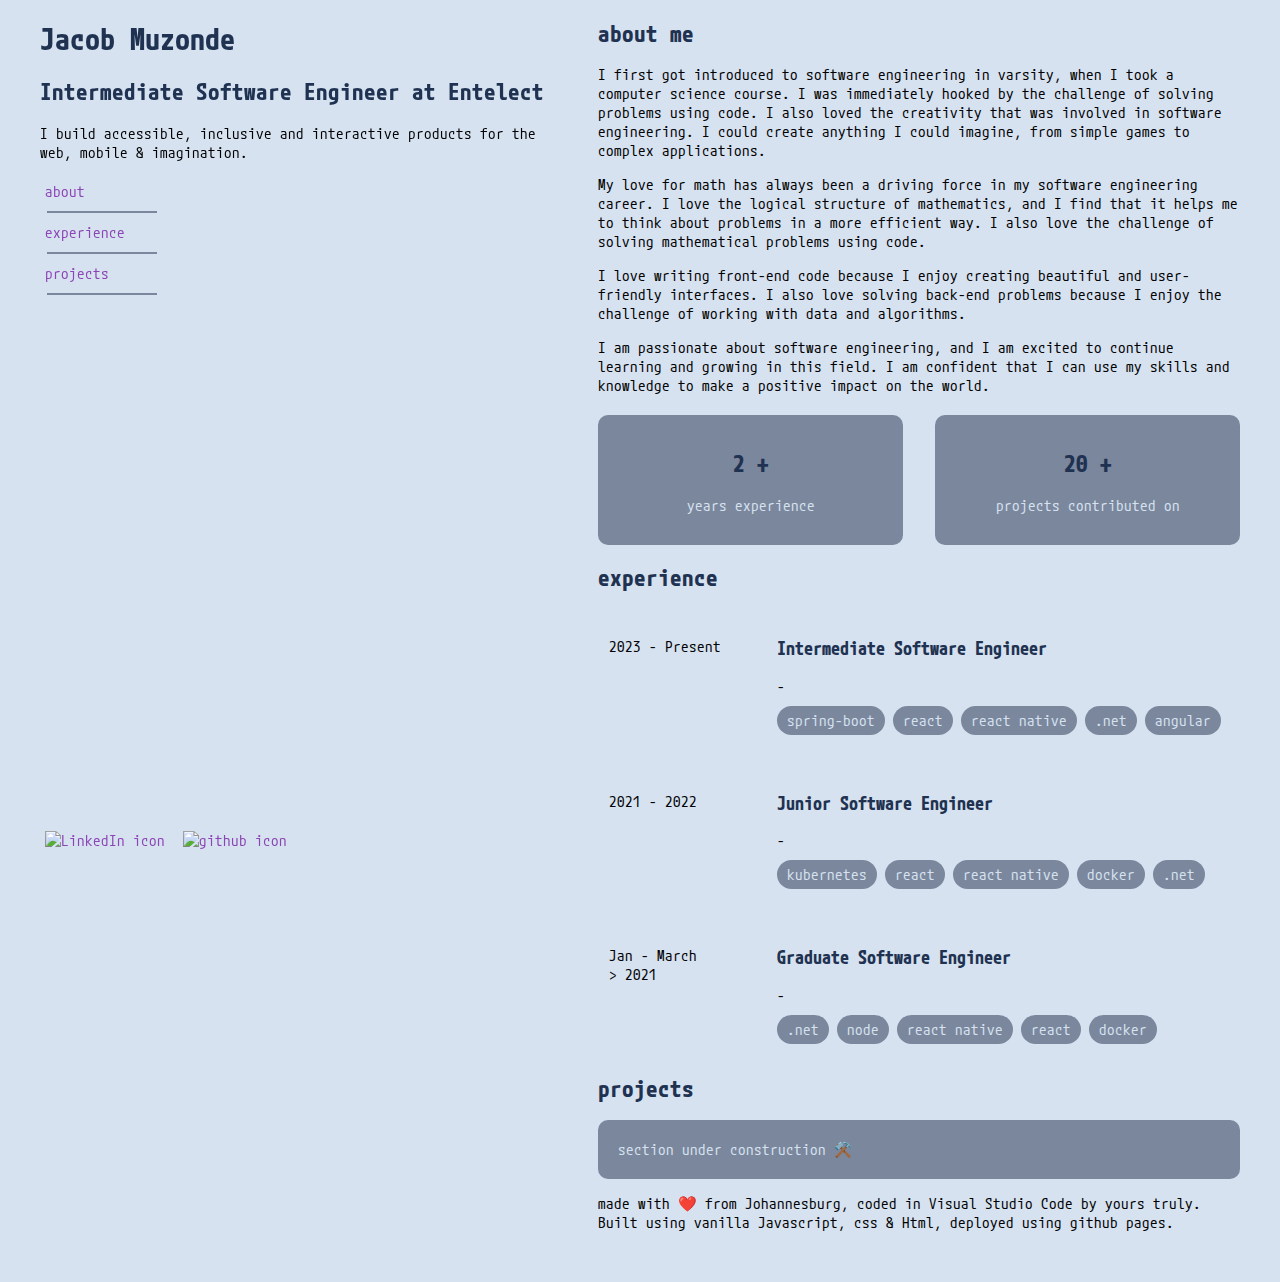
==== index.html @ 78f503f7 "Added glassmorphism" ====
<!DOCTYPE html>
<html lang="en">
  <head>
    <meta charset="UTF-8" />
    <meta http-equiv="X-UA-Compatible" content="IE=edge" />
    <meta name="viewport" content="width=device-width, initial-scale=1.0" />
    <link rel="preconnect" href="https://fonts.googleapis.com" />
    <link rel="preconnect" href="https://fonts.gstatic.com" crossorigin />
    <link
      href="https://fonts.googleapis.com/css2?family=M+PLUS+Code+Latin:wght@100;400;700&display=swap"
      rel="stylesheet"
    />
    <link rel="stylesheet" type="text/css" href="./styles.css" />
    <script src="./main.js" defer></script>

    <title>Jacob Muzonde | Portfolio</title>
  </head>
  <body>
    <div class="wrapper">
      <div class="grid-container">
        <header class="header">
          <div>
            <h1>Jacob Muzonde</h1>
            <h2>Intermediate Software Engineer at Entelect</h2>
            <p>
              I build accessible, inclusive and interactive products for the
              web, mobile & imagination.
            </p>
            <nav>
              <ul class="nav-links">
                <li><a class="active" href="#about">about</a></li>
                <li><a class="active" href="#experiance">experience</a></li>
                <li><a class="active" href="#projects">projects</a></li>
              </ul>
            </nav>
          </div>
          <ul class="social-links">
            <li class="social-link">
              <a href="https://www.linkedin.com/in/jacob-muzonde-3892401a6/">
                <img src="./assets/linkedin.svg" alt="LinkedIn icon" />
              </a>
            </li>
            <li class="social-link">
              <a href="https://github.com/CBYMachumbe"
                ><img src="./assets/github.svg" alt="github icon"
              /></a>
            </li>
          </ul>
        </header>
        <main>
          <section id="about" aria-label="about me">
            <h2>about me</h2>
            <p>
              I first got introduced to software engineering in varsity,
              when I took a computer science course. I was immediately hooked by
              the challenge of solving problems using code. I also loved the
              creativity that was involved in software engineering. I could
              create anything I could imagine, from simple games to complex
              applications.
            </p>
            <p>
              My love for math has always been a driving force in my software
              engineering career. I love the logical structure of mathematics,
              and I find that it helps me to think about problems in a more
              efficient way. I also love the challenge of solving mathematical
              problems using code.
            </p>
            <p>
              I love writing front-end code because I enjoy creating beautiful
              and user-friendly interfaces. I also love solving back-end
              problems because I enjoy the challenge of working with data and
              algorithms.
            </p>
            <p>
              I am passionate about software engineering, and I am excited to
              continue learning and growing in this field. I am confident that I
              can use my skills and knowledge to make a positive impact on the
              world.
            </p>
            <div class="card-container">
              <div class="card">
                <h2>2 +</h2>
                <p>years experience</p>
              </div>
              <div class="card">
                <h2>20 +</h2>
                <p>projects contributed on</p>
              </div>
            </div>
          </section>
          <section id="experiance" aria-label="my work experience">
            <div class="timeline">
              <h2>experience</h2>
              <div class="timeline-item">
                <div>
                  <span>2023 - Present</span>
                </div>
                <div>
                  <h3>Intermediate Software Engineer</h3>
                  <p>-
                  </p>
                  <div class="tech">
                    <span class="col-span-2">spring-boot</span>
                    <span>react</span>
                    <span class="col-span-2">react native</span>
                    <span>.net</span>
                    <span>angular</span>
                  </div>
                </div>
              </div>
              <div class="timeline-item">
                <div><span>2021 - 2022</span></div>
                <div>
                  <h3>Junior Software Engineer</h3>
                  <p>-
                  </p>
                  <div class="tech">
                    <span>kubernetes</span>
                    <span>react</span>
                    <span class="col-span-2">react native</span>
                    <span>docker</span>
                    <span>.net</span>
                  </div>
                </div>
              </div>
              <div class="timeline-item">
                <div>
                  <span>Jan - March</span>
                  <p class="no-margin">> 2021</p>
                </div>
                
                <div>
                  <h3>Graduate Software Engineer</h3>
                  <p>
                    -
                  </p>
                  <div class="tech">
                    <span>.net</span>
                    <span>node</span>
                    <span class="col-span-2">react native</span>
                    <span>react</span>
                    <span>docker</span>
                  </div>
                </div>
              </div>
          </section>
          <section id="projects" aria-label="my projects">
            <h2>projects</h2>
            <div class="projects">
              section under construction ⚒️
            </div>
            <p class="conclusion">made with ❤️ from Johannesburg, coded in Visual Studio Code by yours truly. Built using vanilla Javascript, css & Html, deployed using github pages.</p>
          </section>
        </main>
      </div>
    </div>
  </body>
</html>
---- styles.css ----
:root {
  --clr-white: hsl(0, 0%, 100%);
  --clr-light-gray: hsl(212, 45%, 89%);
  --clr-grayish-blue: hsl(220, 15%, 55%);
  --clr-dark-blue: hsl(218, 44%, 22%);
  --clr-purple: hsl(278, 45%, 49%);

  --ff-base: "M PLUS Code Latin", sans-serif;

  --br: 10px;
  --padding: 15px;

  --fw-regular: 400;
  --fw-bold: 700;

  --fs-paragraph: 15px;

  --bp-mobile: 375px;
  --bp-desktop: 1440px;
}

body {
  background-color: var(--clr-light-gray);
  font-family: var(--ff-base);
  font-size: var(--fs-paragraph);
  font-weight: var(--fw-regular);
  margin: 0;
}

h1,
h2,
h3,
h4 {
  color: var(--clr-dark-blue);
}

a {
  color: var(--clr-purple);
  text-decoration: none;
}

.wrapper {
  width: min(100% - 2rem, 150ch);
  margin-inline: auto;
}

.grid-container {
  display: grid;
  grid-template-columns: auto auto;
  gap: 2rem;
}

.header {
  height: 100dvh;
  display: flex;
  justify-content: space-between;
  flex-direction: column;
}

.nav-links {
  list-style-type: none;
  margin: 0;
  padding: 0;
}

.nav-links li {
  padding: 5px;
}

.nav-links li a::after {
  content: "";
  display: block;
  width: 10px;
  padding: 5px;
  border-bottom: 2px solid var(--clr-grayish-blue);
  margin-inline: 2px;
}

.nav-links .active::after {
  width: 100px;
}

.social-links {
  list-style-type: none;
  margin: 0;
  margin-block: 50px;
  padding: 0;
  vertical-align: bottom;
}

.social-link {
  padding: 5px;
  display: inline;
}

.social-link a img {
  width: 50px;
}

.card-container {
  display: grid;
  grid-template-columns: repeat(2, 1fr);
  gap: 2rem;
  margin-top: 20px;
}

.card {
  text-align: center;
  padding: var(--padding);
  background-color: var(--clr-grayish-blue);
  border-radius: var(--br);
  color: var(--clr-light-gray);
}

.timeline-item {
  display: grid;
  grid-template-columns: 0.3fr 1fr;
  gap: 2rem;
  margin-top: 30px;
  padding: 15px 10px;
  border: 1px solid transparent;
}

.timeline-item:hover {
  background: rgba(255, 255, 255, 0.07);
  border-radius: 16px;
  box-shadow: 0 4px 30px rgba(0, 0, 0, 0.1);
  backdrop-filter: blur(1.3px);
  -webkit-backdrop-filter: blur(1.3px);
  border: 1px solid rgba(255, 255, 255, 0.11);
}

.timeline-item h3 {
  margin-top: 0;
}

.tech span {
  background-color: var(--clr-grayish-blue);
  padding: 5px 10px;
  border-radius: 20px;
  color: var(--clr-light-gray);
  text-align: center;
}

.projects {
  padding: 20px;
  background-color: var(--clr-grayish-blue);
  color: var(--clr-light-gray);
  border-radius: var(--br);
}

.conclusion {
    margin-bottom: 50px;
}

.no-margin {
  margin: 0;
}

@media (width > 600px) {
  .header {
    position: sticky;
    top: 0;
  }
}

@media (width < 1110px) {
    .tech {
        display: grid;
        grid-template-columns: repeat(4, 1.5fr);
        gap: 0.3rem;
    }

    .col-span-2 {
        grid-column: span 2; 
    }
}

@media (width < 600px) {
  .grid-container {
    grid-template-columns: auto;
    gap: 0.5rem;
  }

  .header {
    height: fit-content;
  }

  .nav-links {
    display: none;
  }

  .social-links {
    margin-block: 20px;
  }

  .social-link a img {
    width: 25px;
  }

  .timeline-item {
    gap: .5rem;
  }

  .tech {
    display: grid;
    grid-template-columns: repeat(2, .5fr);
    gap: 0.3rem;
  }

  .tech span {
    width: fit-content;
  }

  .col-span-2 {
    grid-column: span 1;
  }
}
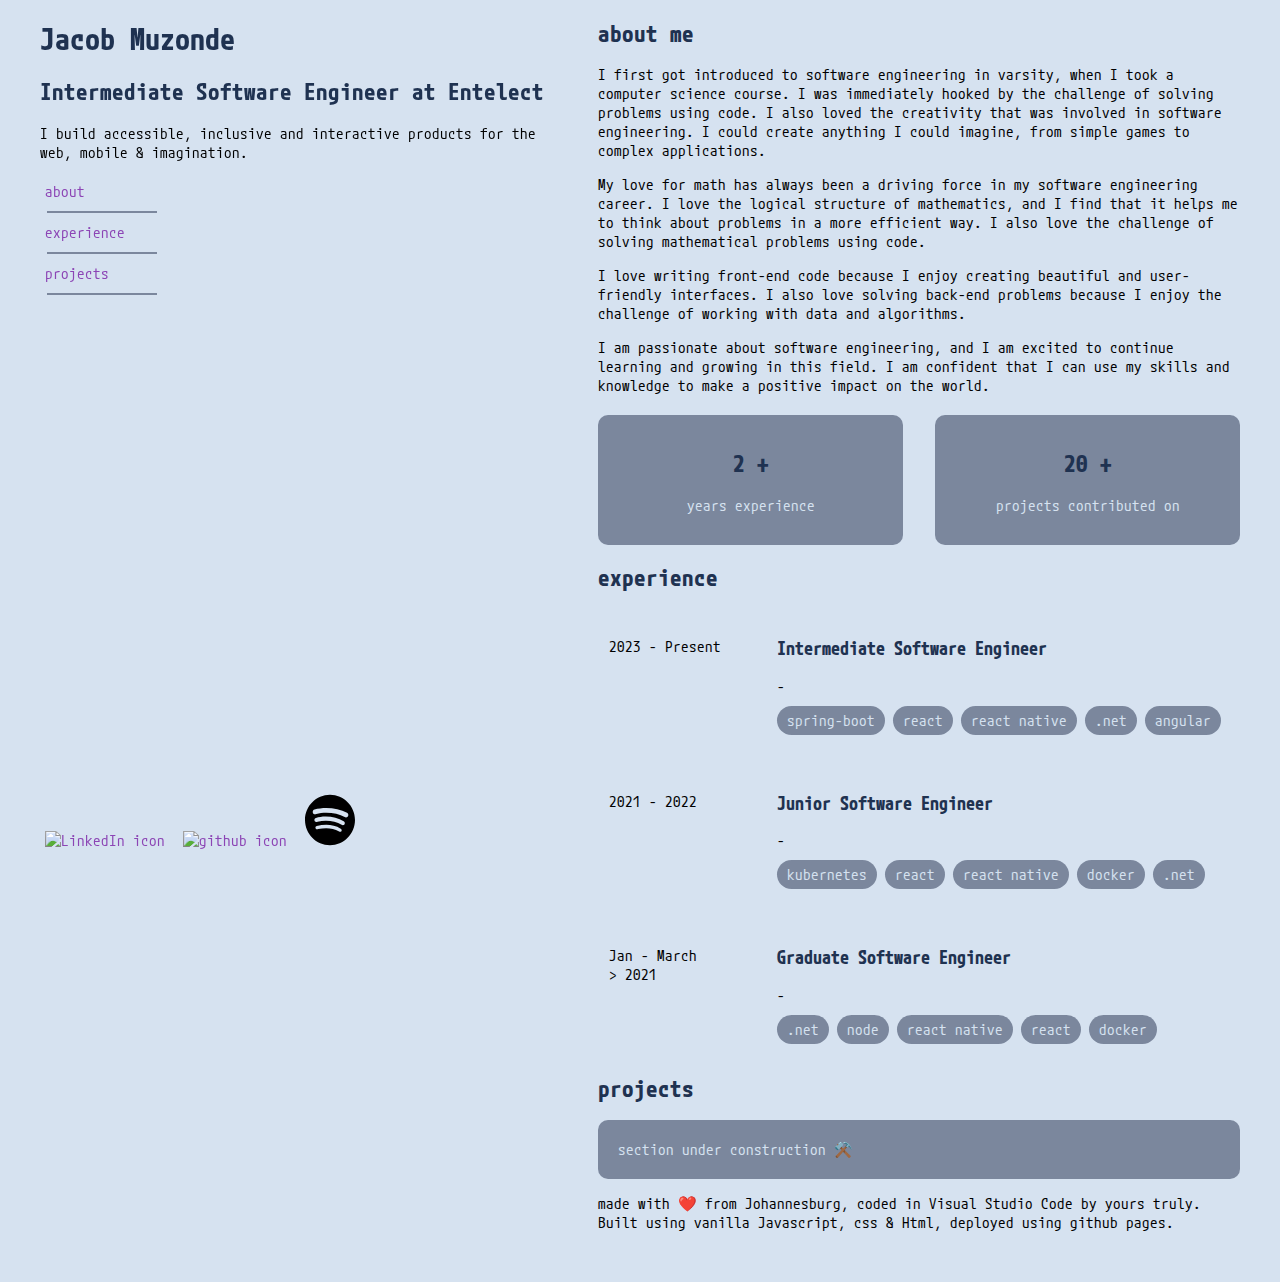
==== commit fcac469c: "Added spotify link" ====
--- a/index.html
+++ b/index.html
@@ -11,6 +11,7 @@
       rel="stylesheet"
     />
     <link rel="stylesheet" type="text/css" href="./styles.css" />
+    <link rel="icon" type="image/x-icon" href="/assets/favicon.ico">
     <script src="./main.js" defer></script>
 
     <title>Jacob Muzonde | Portfolio</title>
@@ -43,6 +44,11 @@
             <li class="social-link">
               <a href="https://github.com/CBYMachumbe"
                 ><img src="./assets/github.svg" alt="github icon"
+              /></a>
+            </li>
+            <li class="social-link">
+              <a href="https://open.spotify.com/playlist/5SatvMtnzJsdokqBilejCk?si=c1036651b4574c89"
+                ><img src="./assets/spotify.svg" alt="spotify icon"
               /></a>
             </li>
           </ul>
